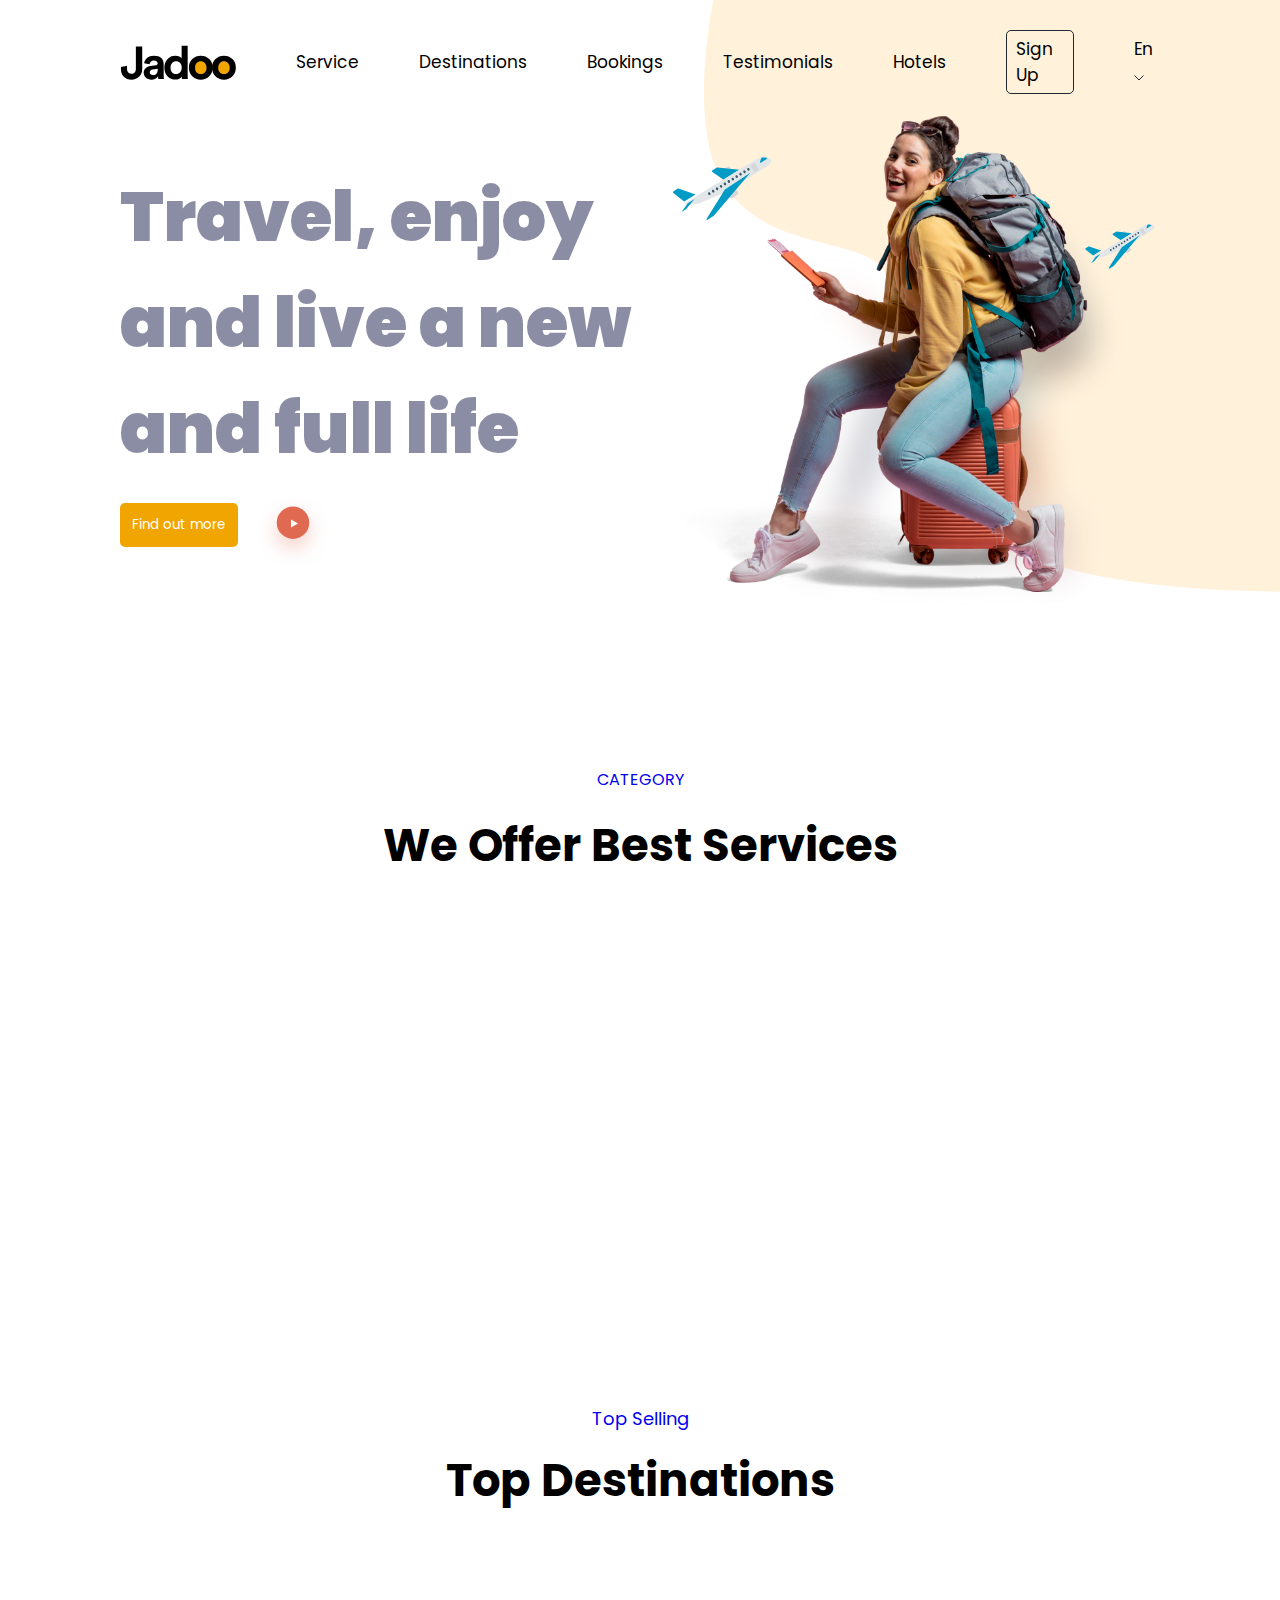
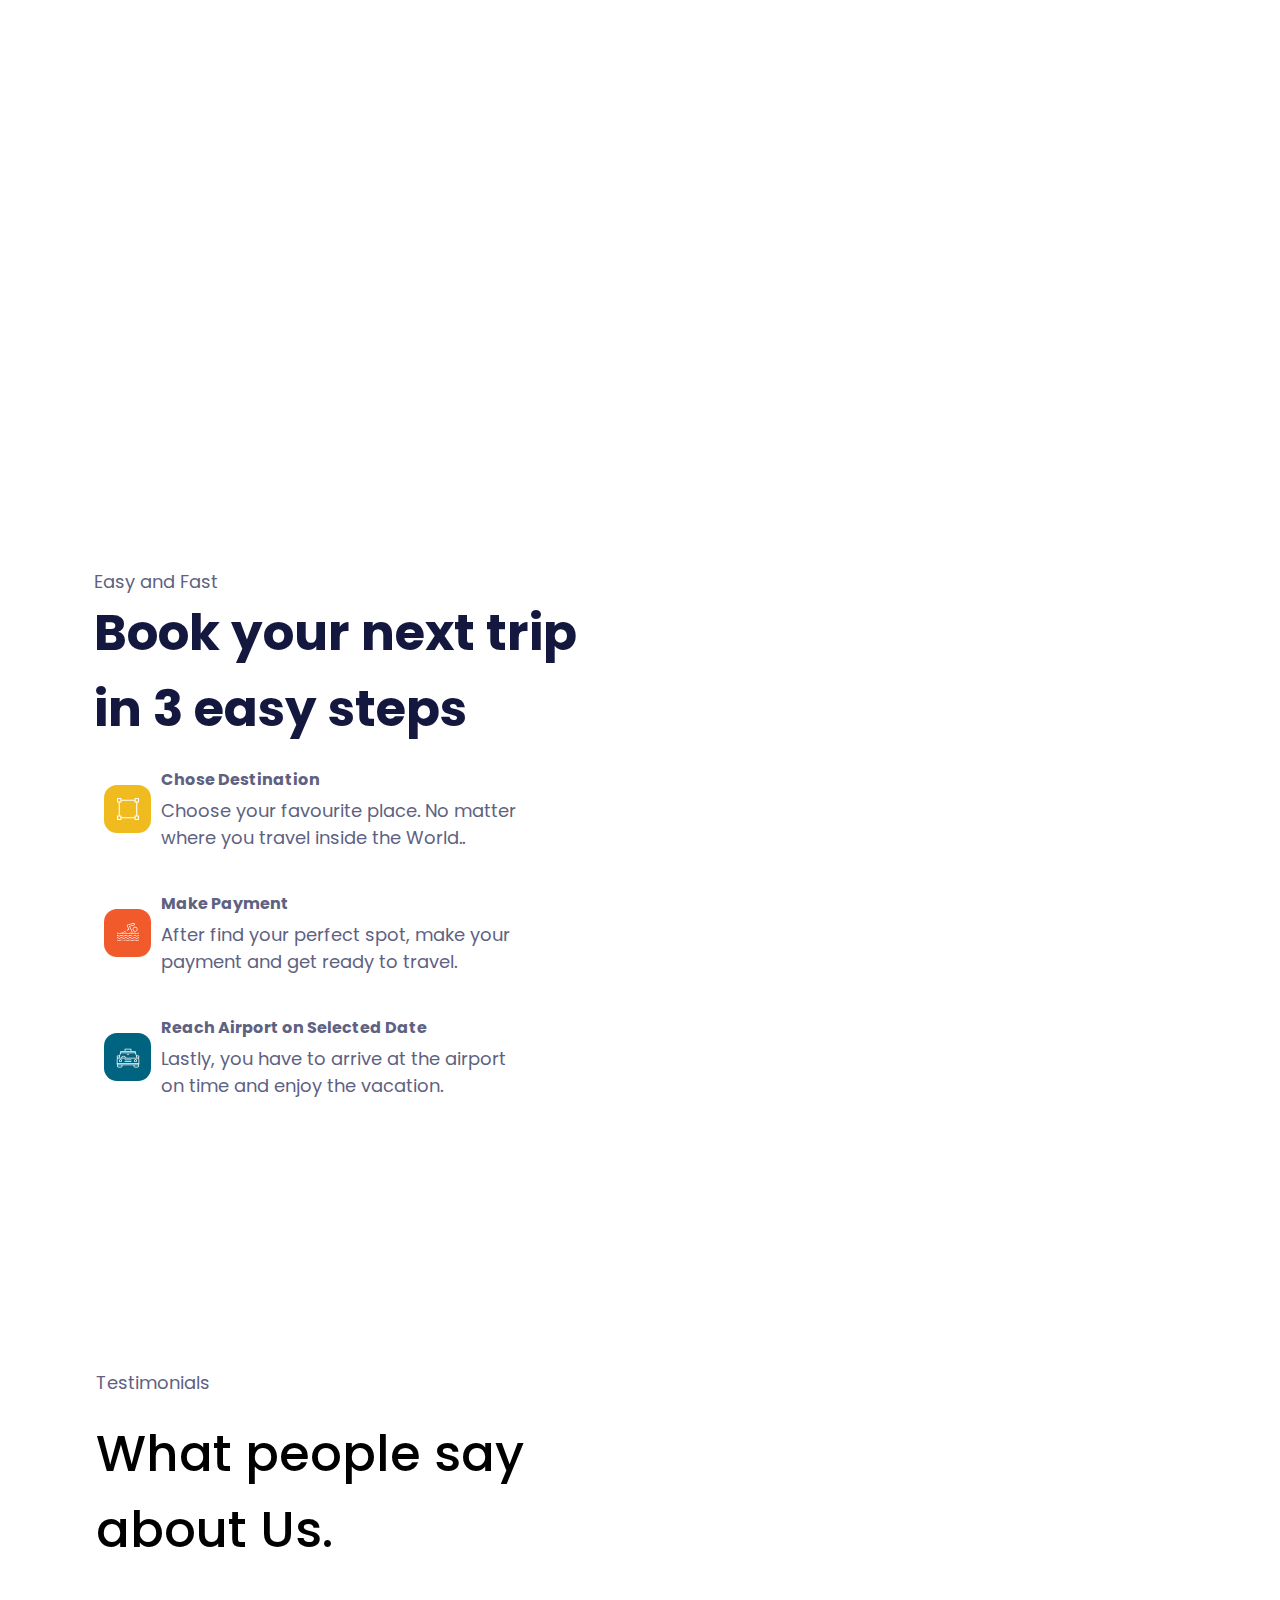
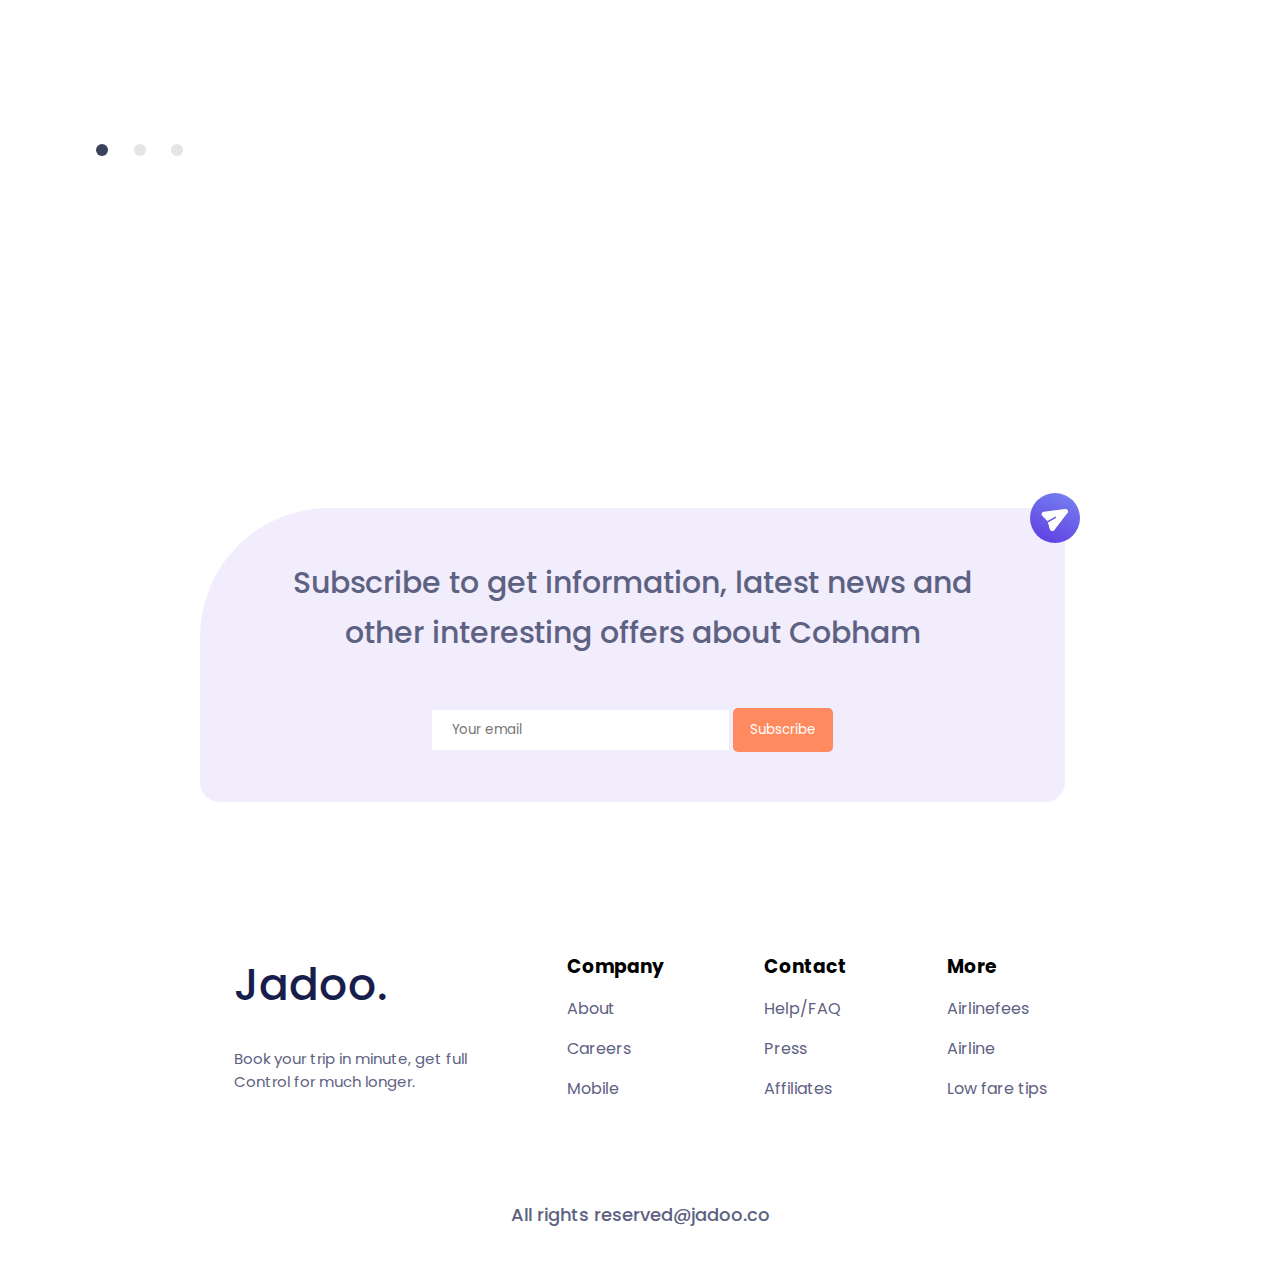
==== index.html @ 27f2d4fc "Jadoo Travel" ====
<!DOCTYPE html>
<html lang="en">
<head>
    <meta charset="UTF-8">
    <meta name="viewport" content="width=device-width, initial-scale=1.0">
    <title>Figma</title>
    <link rel="stylesheet" href="style.css">
    <link rel="preconnect" href="https://fonts.googleapis.com">
<link rel="preconnect" href="https://fonts.gstatic.com" crossorigin>
<link href="https://fonts.googleapis.com/css2?family=Poppins:wght@100;500;900&display=swap" rel="stylesheet">
<script src="script.js" defer></script>
<script src="https://code.jquery.com/jquery-3.7.1.min.js" integrity="sha256-/JqT3SQfawRcv/BIHPThkBvs0OEvtFFmqPF/lYI/Cxo=" crossorigin="anonymous"></script>
</head>
<body>
    <img class="decore" src="images/Decore.svg">
    <div class="web-site">
        <div class="navbar">
            <img class="logoo" src="images/Logo.svg">
            <a href="#service">Service</a>
            <a href="#destinations">Destinations</a>
            <a href="#bookings">Bookings</a>
            <a href="#testimonials">Testimonials</a>
            <a href="hotels/hotels.html">Hotels</a>
            <a href="#">Sign Up</a>
            <a href="#">En <img src="images/Vector 1.svg"></a>
        </div>

        <div class="page1">
            <div class="left1">
                <h4>BEST DESTINATIONS AROUND THE WORLD</h4>
                <h1 id="h1-query">Travel, enjoy <br> and live a new <br> and full life </h1>
                <p>Built Wicket longer admire do barton vanity itself do in it. <br>  Preferred to sportsmen it engrossed listening. Park gate <br> sell they west hard for the.</p>
                <div class="play-demo">
                    <button>Find out more</button>
                         <img src="images/Play button.svg">
                        <p>Play Demo</p>               
                </div>
            </div>

            <div class="right1">
                <img class="traveller1" src="images/Traveller 1.png">
                <img class="plane" src="images/plane.svg" >
                <img class="plane2" src="images/plane.svg">
               
            </div>
        </div>

        <div class="page2">
            <a href="#">CATEGORY</a>
            <h1 id="service">We Offer Best Services</h1>
            <div class="grid reveal">
                <div>
                    <img  class="grid-img " src="images/Group 48.svg">
                    <h3>Calculated Weather</h3>
                    <p>Built Wicket longer <br> admire do barton <br> vanity itself do in it.</p>
                </div>
                <div>
                    <img  class="grid-img " src="images/Group 51.svg">
                    <h3 >Best Flights</h3>
                    <p >Engrossed listening. <br> Park gate sell they <br> west hard for the.</p>
                </div>
                <div>
                    <img  class="grid-img " src="images/image 25.svg">
                    <h3 >Local Events</h3>
                    <p >Barton vanity itself do <br> in it. Preferd to men it <br> engrossed listening. </p>
                </div>
                <div>
                    <img  class="grid-img " src="images/Group 49.svg">
                    <h3 >Costumization</h3>
                    <p >We deliver outsourced <br> aviation services for <br> military customers</p>
                </div>
            </div>
        </div>

        <div class="page3">
            <a href="#">Top Selling</a>
            <h1 id="destinations">Top Destinations</h1>
            <div class="page3-grid reveal">
                <div class="rome">
                    <img class="page3-img-size" src="images/Rectangle14.png">
                    <div class="london-info-container">
                        <div class="london-info">
                            <p>Rome, Italy</p>
                            <p>$5.42k</p>
                        </div>
                        <div class="ff" style="display: flex; margin-top: 20px; gap: 10px;">
                            <img src="images/navigation 1.svg" >
                            <p>10 Days Trip</p>
                        </div>
                    </div>
                </div>

                <div class="london">
                    <img class="page3-img-size" src="images/Rectangle 15.jpg">
                    <div class="london-info-container">
                        <div class="london-info">
                            <p>London, UK</p>
                            <p>$4.2k</p>
                        </div>
                        <div class="ff" style="display: flex; margin-top: 20px; gap: 10px;">
                            <img src="images/navigation 1.svg" >
                            <p>12 Days Trip</p>
                        </div>
                    </div>
                </div>

                <div class="europe">
                    <img class="page3-img-size" src="images/Rectangle16.png">
                    <div class="london-info-container">
                        <div class="london-info">
                            <p>Full, Europe</p>
                            <p>$15k</p>
                        </div>
                        <div class="ff" style="display: flex; margin-top: 20px; gap: 10px;">
                            <img src="images/navigation 1.svg" >
                            <p>28 Days Trip</p>
                        </div>
                    </div>
                </div>
            </div>
        </div>

        <div class="page4">
            <div class="left4">
                <p id="bookings">Easy and Fast</p>
                <h1>Book your next trip <br> in 3 easy steps</h1>
                <div>
                    <img src="images/Group 7.svg" >
                    <div class="column">
                        <h4>Chose Destination</h4>
                        <p>Choose your favourite place. No matter <br>
                            where you travel inside the World..</p>
                    </div>
                </div>
                <div>
                    <img src="images/Group 12.svg" >
                    <div class="column">
                        <h4>Make Payment</h4>
                        <p>After find your perfect spot, make your <br>
                            payment and get ready to travel. </p>
                    </div>
                </div>
                <div>
                    <img src="images/Group 11.svg" >
                    <div class="column">
                        <h4>Reach Airport on Selected Date</h4>
                        <p>Lastly, you have to arrive at the airport <br>
                            on time and enjoy the vacation. </p>
                    </div>
                </div>
            </div>
            <div class="right4-2 reveal">
                    <div class="little-card">
                        <div class="little-img"></div>
                        <div class="little-card-content">
                            <p>Ongoing</p>
                            <h4>Trip to rome</h4>
                            <p>40% <strong>Completed</strong></p>
                            <img src="images/Group 3.svg" >
                        </div>
                    </div>
                
                <div class="right4">
                    
                    <div class="page4-img-container">
                        <div class="ellipse"></div>
                        <img class="page4-img-container-img" src="images/girl.jpg">
                        <div class="page4-container-content">
                            <h4>Trip to Greece</h4>
                            <p>14-29 June | by Robbin Joseph</p>
                            <div class="right4-small-images">
                                <img src="images/leaf 1.svg" >
                                <img src="images/map 1.svg" >
                                <img src="images/send 2.svg" >
                            </div>
                            <div class="last-content">
                                <img src="images/building 1.svg" >
                                <p>24 people going</p>
                                <img class="last-content-img" src="images/heart (6) 1.svg">
                            </div>
                        </div>
                    </div>
                </div>
            </div>
        </div>

        <div class="page5">
            <div class="page5-content">
                <div class="page5-left">
                    <p id="testimonials">Testimonials</p>
                    <h1>What people say <br> about Us.</h1>
                    <div><img src="images/Group 61.svg" ></div>
                </div>
                <div class="page5-right reveal">
                    <div class="page5-profile-pic"></div>
                    <div class="p1">
                        <p>“On the Windows talking painted pasture yet its express parties use. Sure last upon he same as knew next. Of believed or diverted no.”</p>
                        <h4>Mike taylor</h4>
                        <p>Lahore, Pakistan</p>
                    </div>
                    <div class="p2">
                        <h4>Chris Thomas</h4>
                        <p>CEO of Red Button</p>
                    </div>
                </div>
            </div>
            <div class="page5-logos reveal">
                <img src="images/logo1.png">
                <img src="images/logo2.png">
                <img src="images/logo3.png">
                <img style="height: 32px; width: 162px;" src="images/logo4.png">
                <img style="height: 32px; width: 162px;" src="images/logo5.png">
            </div>
        </div>

        <div class="page6-relative">
            <img class="page6-img" src="images/aaa.svg" >
            <div class="page6">
                <p>Subscribe to get information, latest news and other 
                    interesting offers about Cobham
                </p>
                <form action="">
                    <input type="email" placeholder="Your email">
                    <button>Subscribe</button>
                </form>
            </div>
        </div>

        <footer>
            <div class="jadoo-div">
                <h1>Jadoo.</h1>
                <p>Book your trip in minute, get full <br> Control for much longer.</p>
            </div>

            <div>
                <h3>Company</h3>
                <a href="#">About</a>
                <a href="#">Careers</a>
                <a href="#">Mobile</a>
            </div>

            <div>
                <h3>Contact</h3>
                <a href="#">Help/FAQ</a>
                <a href="#">Press</a>
                <a href="#">Affiliates</a>
            </div>

            <div>
                <h3>More</h3>
                <a href="#">Airlinefees</a>
                <a href="#">Airline</a>
                <a href="#">Low fare tips</a>
            </div>
      
        
        </footer>

        <div class="copyright">
            <p>All rights reserved@jadoo.co</p>
        </div>
    </div>
</body>
</html>
---- style.css ----
* {
    padding: 0;
    margin: 0;
    box-sizing: border-box;
    font-family: 'Poppins', sans-serif;
}

.navbar {
    margin: 30px 120px 20px 120px ;
    gap: 60px;
    display: flex; 
    align-items: center;
    color: var(--1st, #212832);
    font-family: Google Sans;
    font-size: 17px;
    font-style: normal;
    font-weight: 400;
    line-height: normal;
    z-index: 999;
}

.navbar img {
    margin-right: auto;
}

.navbar a {
    text-decoration: none;
    color: black;
    z-index: 9999;
}

.navbar :nth-last-child(2) {
    border: 0.2px solid #212832;
    padding: 5px 9px;
    border-radius: 5px;
}


/*Page 1*/

.page1{
    display: flex;
    margin-left: 100px;
    margin-right: 100px;
}

.left1 {
    display: flex;
    flex-direction: column;
    margin-top: 50px;
    margin-left: 20px;
}

.left1 h4{
    font-family: 'poppins';
    color: #DF6951;
    display: none;
}

.left1 h1 {
    color: var(--1st, #181E4B);
    font-size: 70px;
    font-weight: 900;
    opacity: 0.5;
}

.left1 p {
    color: #5E6282;
    font-family: Poppins;
    font-size: 16px;
    font-style: normal;
    font-weight: 500;
    line-height: 30px;
    display: none;
}

.play-demo{
    display: flex;
    align-items: center;
}

.play-demo button{
    padding: 12px;
    color: white;
    background-color: #F1A501;
    border-radius: 5px;
    border: none;
    align-self: center;
}
.play-demo img{
    width: 70px;
    height: 70px;
    margin-top: 15px;
    margin-left: 20px;
}

.traveller1{
    width: 500px;
    height: 500px;
    position: absolute;
}   

.plane{
    position: absolute;
    width: 137.294px;
    height: 95.232px;
    flex-shrink: 0;
    right: 0;
    margin-top: 80px;
    margin-right: 90px;
}

.plane2 {
    position: absolute;
    width: 187px;
    height: 135px;
    flex-shrink: 0;
}

.decore {
    position: absolute;
    top: 0;
    right: 0;
    width: 45%;
}


/*Page 2 */

.page2 {
    margin-top: 200px;
    text-align: center;
    width: 100%;
}

.grid{
    display: flex;
    margin: 50px;
    gap: 100px;
    justify-content: center;
    padding: 20px;
}

.grid-img {
    width: 100px;
    height: 100px;
}


.grid div p {
    margin-top: 20px;
    font-size: large;
}

.grid div h3 {
    font-size: large;
}

.page2 a {
    text-decoration: none;
}

.page2 h1 {
    font-size: 45px;
    margin-top: 20px;
}



/* page 3*/

.page3 {
    text-align: center;
    margin-top: 200px;
}

.page3 a {
    text-decoration: none;
    font-size: large;
}

.page3 h1 {
    font-size: 45px;
    margin-bottom: 20px;
    margin-top: 15px;
}
.page3-grid {
    display: flex;
    margin-top: 50px;
    gap: 70px;
    justify-content: center;
    margin-bottom: 20px;
}


.page3-img-size {
    width: 250px;
    height: 300px;
    border-top-right-radius: 10px;
    border-top-left-radius: 10px;
}


.london-info-container {
    width: inherit;
    padding: 15px;
    border: 1px solid rgb(255, 254, 254);
    border-top: none;
    margin-top: -5px;
    border-bottom-right-radius: 10px;
    border-bottom-left-radius: 10px;
    box-shadow: 0px 1.85185px 3.14815px 0px rgba(0, 0, 0, 0.00), 0px 8.14815px 6.51852px 0px rgba(0, 0, 0, 0.01), 0px 20px 13px 0px rgba(0, 0, 0, 0.01), 0px 38.51852px 25.48148px 0px rgba(0, 0, 0, 0.01), 0px 64.81481px 46.85185px 0px rgba(0, 0, 0, 0.02), 0px 100px 80px 0px rgba(0, 0, 0, 0.02);
}

.london-info {
    display: flex;
    justify-content: space-between;
}

.rome:hover, .london:hover, .europe:hover {
    cursor: pointer;
    color: #F1A501;
    transform: scale(1.1);
}


/*page4*/


.page4{
    margin-top: 200px;
    display: flex;
    justify-content: space-around;
}

.left4 p {
    color: #5E6282;
    font-size: 18px;
}

.left4 h4 {
    color: #5E6282;
}

.left4 h1 {
    color: #14183E;
    font-size: 50px;
    font-weight: 700;
}

.left4 div {
    display: flex;
    padding: 10px;
}

.column {
    display: flex;
    flex-direction: column;
    gap: 5px;
}

.right4 {
    position: relative;
    margin-right: 50px;
    margin-top: 70px;
}

.page4-img-container {
    position: relative;
    flex-shrink: 0;
    border-radius: 26px;
    background: var(--white, #FFF);
    box-shadow: 0px 1.85185px 3.14815px 0px rgba(0, 0, 0, 0.00), 0px 8.14815px 6.51852px 0px rgba(0, 0, 0, 0.01), 0px 20px 13px 0px rgba(0, 0, 0, 0.01), 0px 38.51852px 25.48148px 0px rgba(0, 0, 0, 0.01), 0px 64.81481px 46.85185px 0px rgba(0, 0, 0, 0.02), 0px 100px 80px 0px rgba(0, 0, 0, 0.02);
    padding: 25px;
}

.page4-img-container-img {
    width: 100%;
    border-radius: 24px;
    margin-bottom: 15px;
}

.ellipse {
    position: absolute; 
    top: -200px;
    right: -150px;
    width: 500px;
    height: 500px;
    background: url('images/Ellipse 8.png') no-repeat;
    background-size: cover;
    z-index: -1;
    opacity: 0.5;
}

.page4-container-content {
    display: flex;
    flex-direction: column;
    gap: 15px;
}
.right4-small-images img {
    background-color: rgb(238, 238, 238);
    border-radius: 50%;
    padding: 5px;
    width: 25px;
    height: 25px;
}

.last-content {
    display: flex;
    gap: 15px;
}

.last-content-img{
    margin-left: auto;
}

.little-card {
    position: absolute;
    display: flex;
    gap: 10px;
    background-color:white;
    border-radius: 10px;
    padding: 10px;
    right: 0;
    top: 270px;
    z-index: 99;
    box-shadow: 0px 1.85185px 3.14815px 0px rgba(0, 0, 0, 0.00), 0px 8.14815px 6.51852px 0px rgba(0, 0, 0, 0.01), 0px 20px 13px 0px rgba(0, 0, 0, 0.01), 0px 38.51852px 25.48148px 0px rgba(0, 0, 0, 0.01), 0px 64.81481px 46.85185px 0px rgba(0, 0, 0, 0.02), 0px 100px 80px 0px rgba(0, 0, 0, 0.02);
}

.little-img {
    width: 50px;
    height: 50px;
    flex-shrink: 0;
    background: url('images/xh.png');
    background-size: contain;
    border-radius: 50%;
}

.little-card-content {
    display: flex;
    flex-direction: column;
    gap: 8px;
}

.right4-2 {

    position: relative;
}



/*page 5*/


.page5{
    margin-top: 200px;
}

.page5-content {
    display: flex;
    padding: 50px;
    gap: 150px;
    justify-content: center;
}

.page5-left{
    display: flex;
    gap: 20px;
    flex-direction: column;
}
.page5-left div {
    margin-top: 35%;
}

.page5-left p {
    color: #5E6282;
    font-size: 18px;
}

.page5-left h1 {
    font-size: 50px;
    font-weight: 500;
}

.page5-right {
    color: #5E6282;
    padding: 10px 50px 100px 10px;
    position: relative;
}

.page5-profile-pic {
    background: url('images/haha.png');
    background-size: contain;
    width: 50px;
    height: 50px;
    border-radius: 50%;
    position: absolute;
    top: 0;
    left: 0;
}

.p1{
    width: 450px;
    height: 255px;
    flex-shrink: 0;
    border-radius: 10px;
    background: var(--white, #FFF);
    box-shadow: 0px 1.85185px 3.14815px 0px rgba(0, 0, 0, 0.00), 0px 8.14815px 6.51852px 0px rgba(0, 0, 0, 0.01), 0px 20px 13px 0px rgba(0, 0, 0, 0.01), 0px 38.51852px 25.48148px 0px rgba(0, 0, 0, 0.01), 0px 64.81481px 46.85185px 0px rgba(0, 0, 0, 0.02), 0px 100px 80px 0px rgba(0, 0, 0, 0.02);
    padding: 40px;
    font-size: 16px;
    display: flex;
    flex-direction: column;
}

.p1 h4 {
    margin-top: auto;
}

.p2 {
    width: 450px;
    height: 255px;
    flex-shrink: 0;
    border-radius: 10px;
    background: var(--white, #FFF);
    border: silver dashed 0.5px;
    padding: 15px;
    font-size: 18px;
    display: flex;
    flex-direction: column;
    position: absolute;
    z-index: -1;
    top: 90px;
    left: 65px;
    gap: 7px;
}
.p2 h4 {
    margin-top: auto;
}


.page5-logos {
    display: flex;
    gap: 40px;
    justify-content: center;
    align-items: center;
}

.page5-logos img {
    width: 130px;
    height: 130px;
    background-size: contain
    
}

/*page6*/

.page6 {
    text-align: center;
    background-color: #dfd7f971;
    display: flex;
    flex-direction: column;
    align-self: center;
    padding: 50px;
    gap: 50px;
    border-radius: 129px 20px 20px 20px;
}
.page6 p {
    font-size: 30px;
    font-weight: 500;
    font-family: poppins;
    font-style: normal;
    line-height: 50px;
    color: #5E6282;
}

.page6 form input {
    padding: 10px 20px;
    border: none;
    outline: none;
}

.page6 form button {
    padding: 12px 17px;
    background-color: #ff8a5f;
    color: white;
    border: none;
    outline: none;
    border-radius: 5px;
}

.page6-img {
    width: 50px;
    height: 50px;
    position: absolute;
    top: 0;
    right: 0;
}

.page6-relative {
    position: relative;
    margin: 150px 200px;
    padding-top: 15px;
    padding-right: 15px;
}

/* footer*/

footer{
    display: flex;
    gap: 100px;
    justify-content: center;
}

footer div h1 {
    color: #181E4B;
    font-size: 44px;
    font-weight: 500;
    font-style: normal;
    margin-bottom: 15px;
}

footer div p{
    color: #5E6282;
    font-size: 15px;
}
footer div {
    display: flex;
    flex-direction: column;
    gap: 15px;
}

footer div a {
    text-decoration: none;
    color: #5E6282;
}


.jadoo-div{
    margin-top: -10x;
}

.copyright {
    color: #5E6282;
    font-size: 18px;
    font-style: normal;
    font-weight: 500;
    text-align: center;
    padding: 100px 50px 50px 50px;
}

.google-play{
    background-color: black;
    display: inline-flex;
}

.play-icon {
    width: 20px;
    height: 20px;
    
}

.vector {
    width: 50px;
    height: 15px;
}


@media only screen and (max-width: 900px) {
   html{
    display: flex;
   }
   body {
    margin-left: 50px;
   }

   .decore, .plane, .plane2{
    display: none;
   }

   .navbar {
    flex-wrap: wrap;

   }
   .navbar a {
    font-size: 30px;
   }

   .logoo {
    width: 500px;
    margin-left: 200px;
   }



   .left1 h4 {
    font-size: 35px;
   }

   .left1 h1 {
    font-size: 80px;
   }

   .left1 p {
    font-size: 25px;
   }
   
   .traveller1 {
    width: 500px;
    height: 700px;
    position: absolute;
    left: 600px;
    z-index: -11;
    object-fit: contain;
   }
   
   /*page2*/
   .page2 a {
    font-size: 40px;
   }
   .grid{
    flex-wrap: wrap;
   }
   .grid-img {
    width: 250px;
    height: 250px;
   }

   .grid div h3 {
    font-size: 50px;
   }
   .grid div p {
    font-size: 35px;
   }
   .grid div {
    width: 400px;
   }

   
   /*page3*/

   .page3 a {
    font-size: 40px;
   }

   .page3-grid {
    flex-wrap: wrap;
    align-items: center;
    justify-content: center;
   }
   .page3-img-size {
        width: 800px;
        height: 800px;
   }
   .london-info {
    font-size: 50px;
   }
   .ff {
    font-size: 40px;
   }


   /*page4*/

   .left4 p {
    font-size: 40px;
   }

   .page4 {
    flex-wrap: wrap;
    margin-left: 70px;
   }

   .left4 {
    font-size: 50px;
   }
   .column p {
    font-size: 30px;
   }

   .page4-img-container-img {
    width: 100%;
    height: 100%;
   }

   .page4-container-content{
    font-size: 50px;
   }

   .little-card-content {
    font-size: 30px;
   }

   .little-card {
    margin-top: 140px;
    margin-left: -50px;
   }

   /*page5*/

   .page5-content {
    flex-wrap: wrap;
   }

   .page5-left p {
    font-size: 40px;
   }

   .page5-left h1 {
    font-size: 80px;
   }
   
   .p1 {
    width: fit-content;
    height: fit-content;
    font-size: 50px;
   }
   .p2 {
    width: fit-content;
    height: fit-content;
    font-size: 50px;
   }
   .page5-profile-pic {
    width: 100px;
    height: 100px;
   }

   .page6 p {
    font-size: 50px;
   }
   form input {
    width: 80%;
   }

}


/*scrolling animations*/

.reveal{
    position: relative;
    transform: translateY(150px);
    opacity: 0;
    transition: all 1s ease;
}

.reveal.active{
    transform: translateY(0px);
    opacity: 1;
}
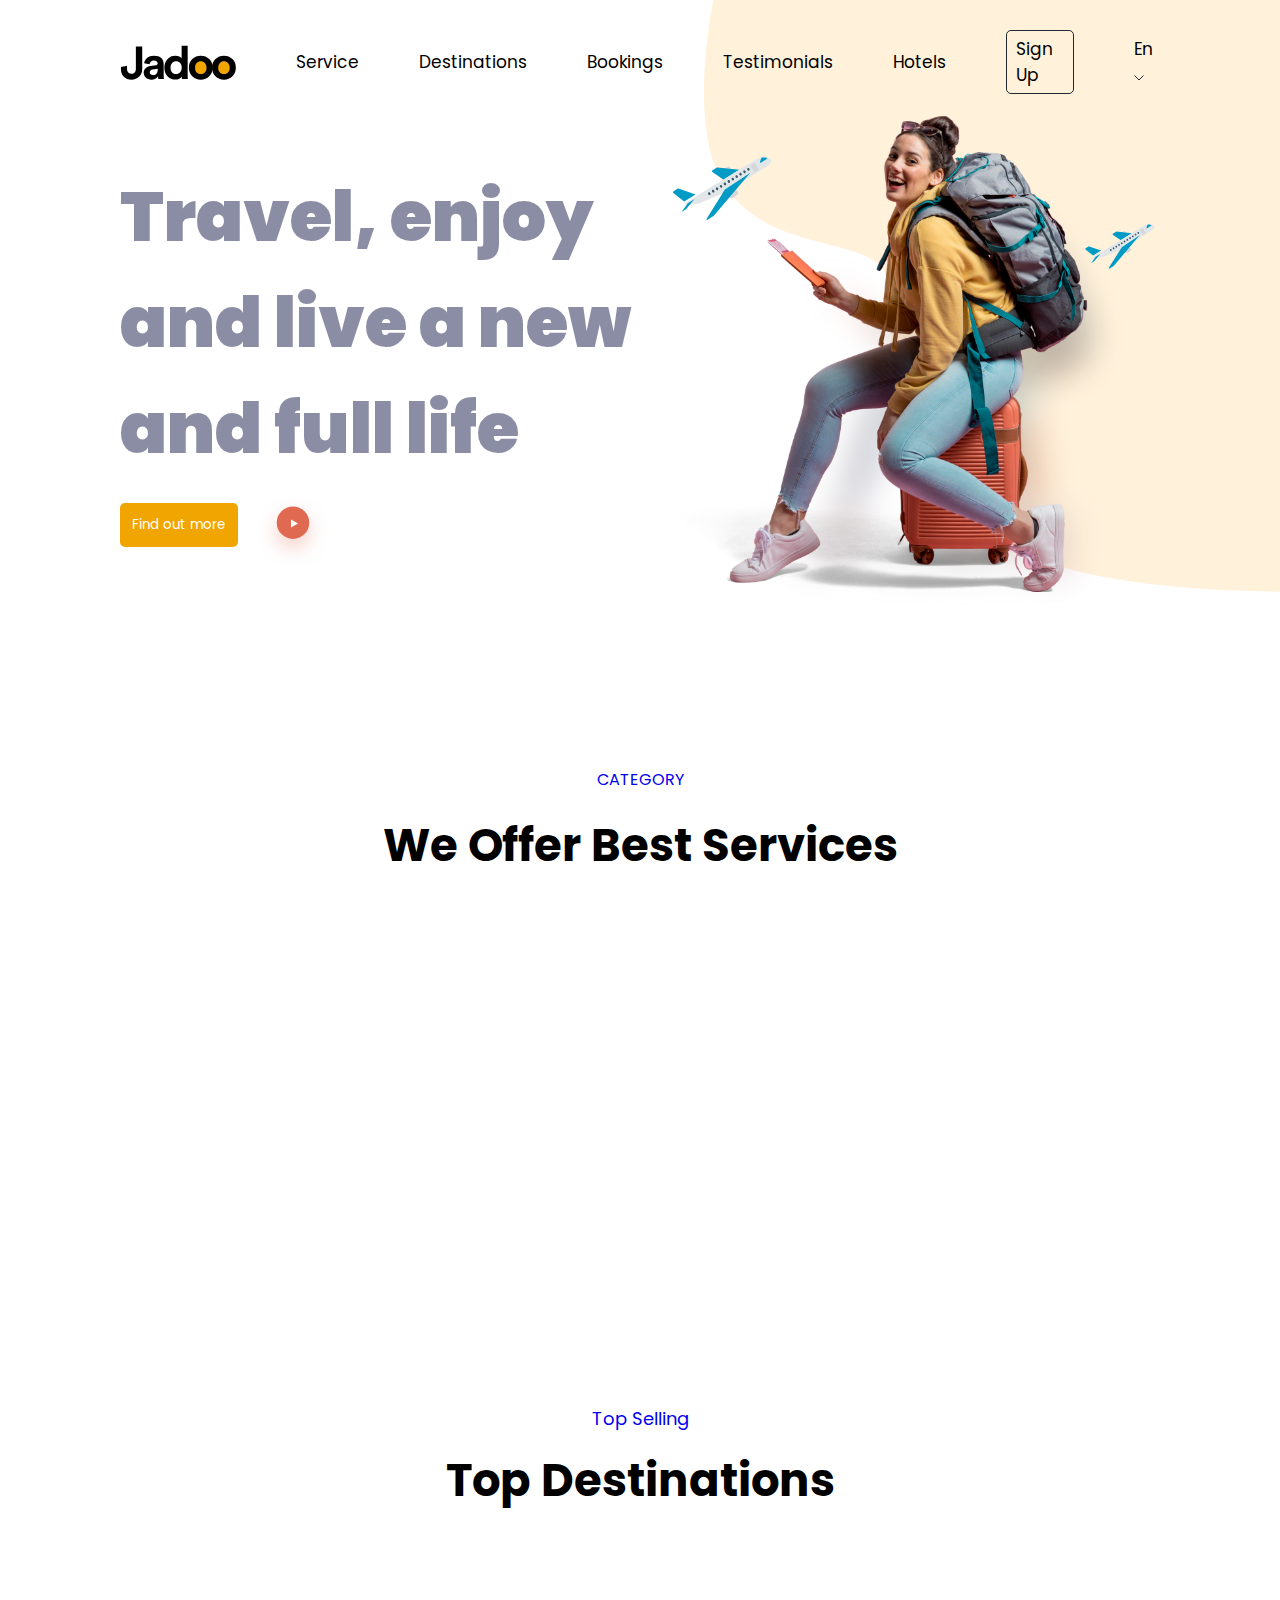
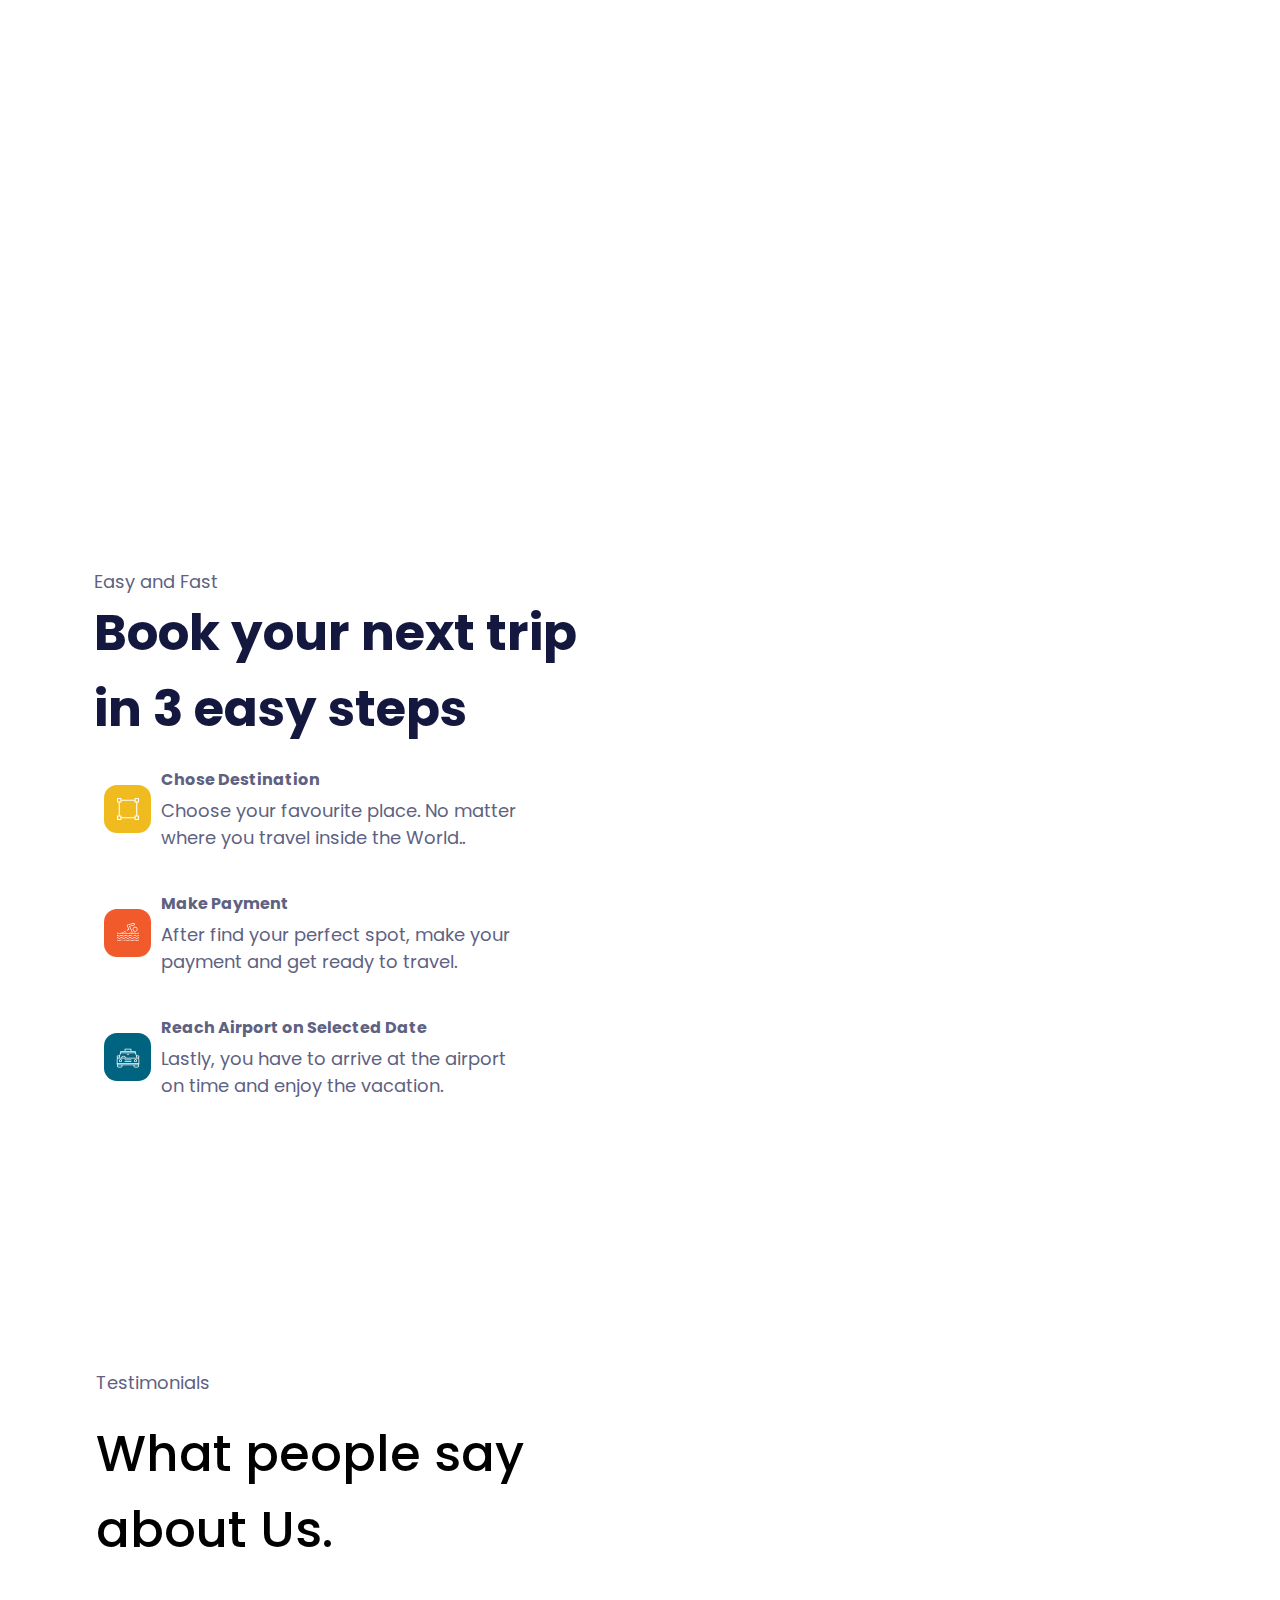
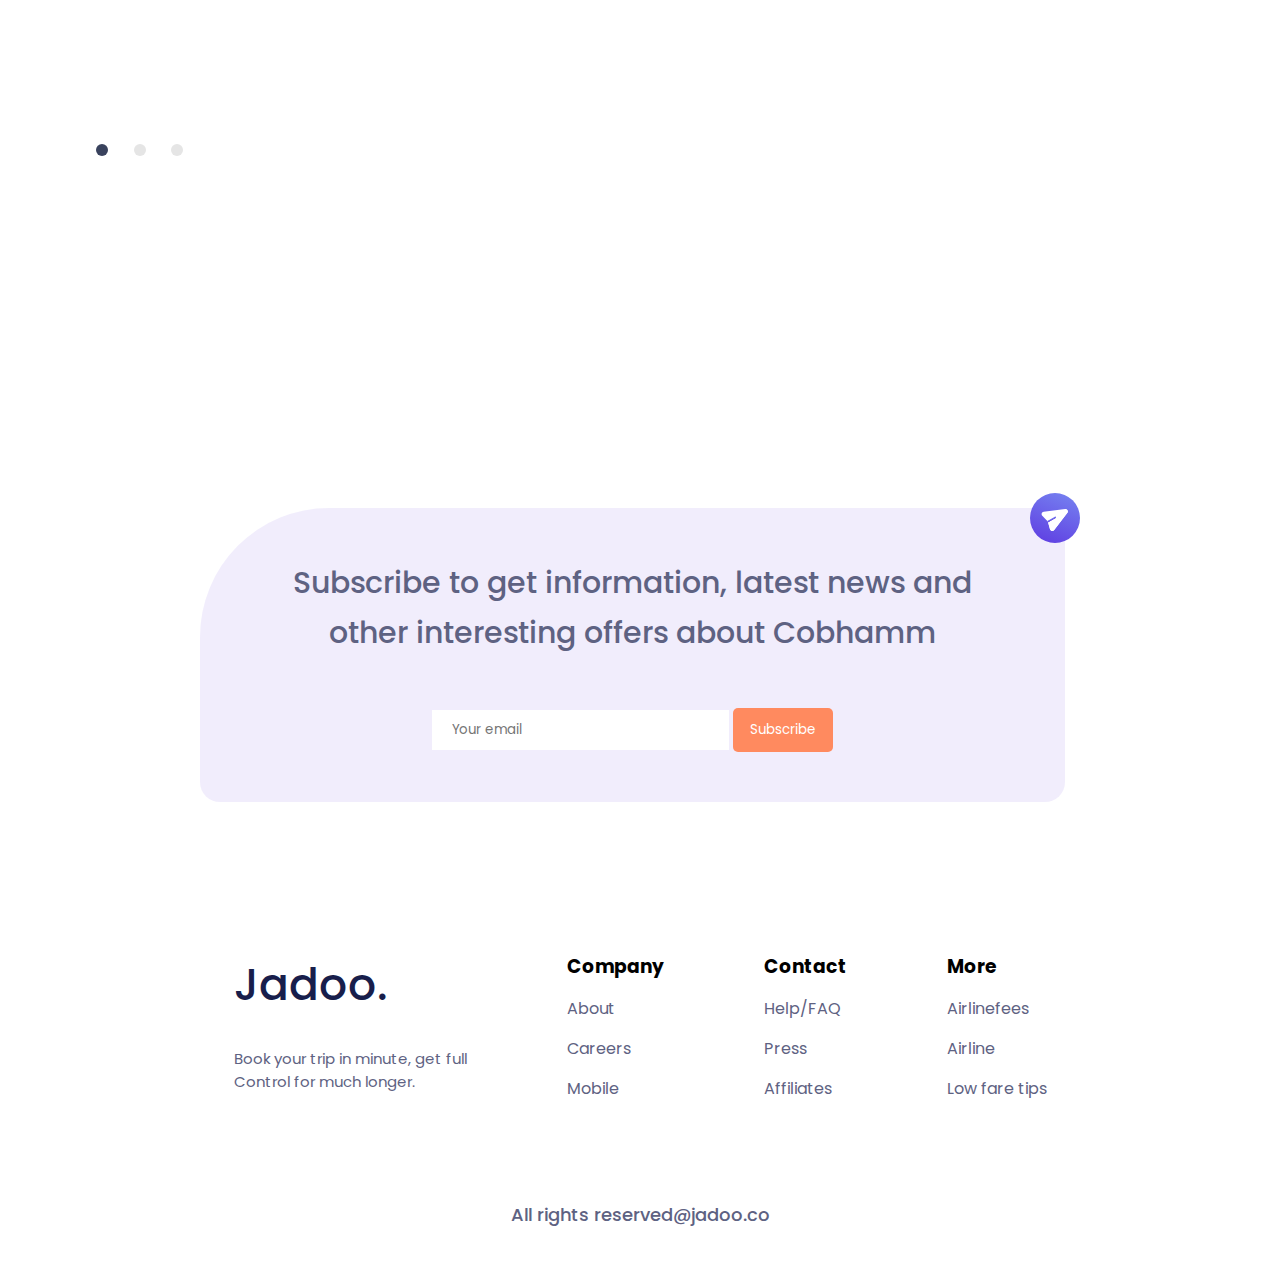
==== commit 3348ff49: "j" ====
--- a/index.html
+++ b/index.html
@@ -217,7 +217,7 @@
             <img class="page6-img" src="images/aaa.svg" >
             <div class="page6">
                 <p>Subscribe to get information, latest news and other 
-                    interesting offers about Cobham
+                    interesting offers about Cobhamm
                 </p>
                 <form action="">
                     <input type="email" placeholder="Your email">
